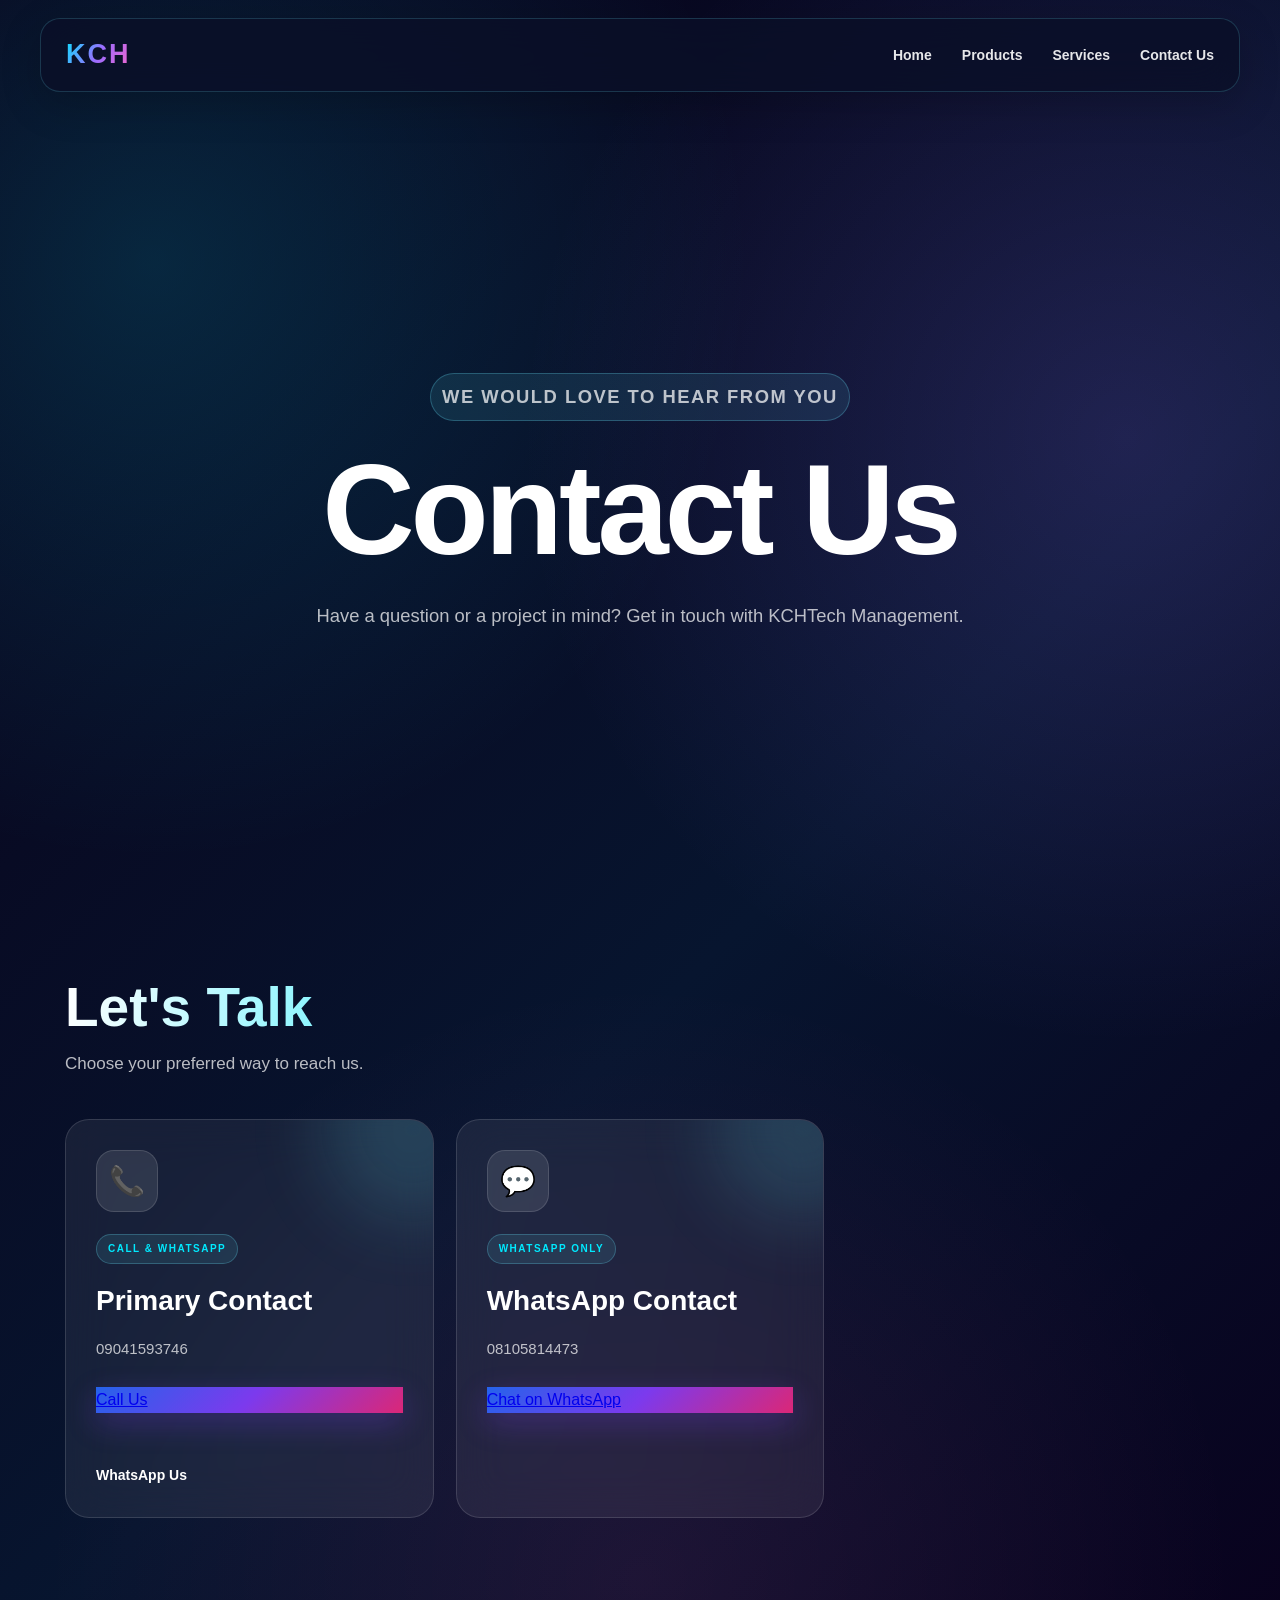
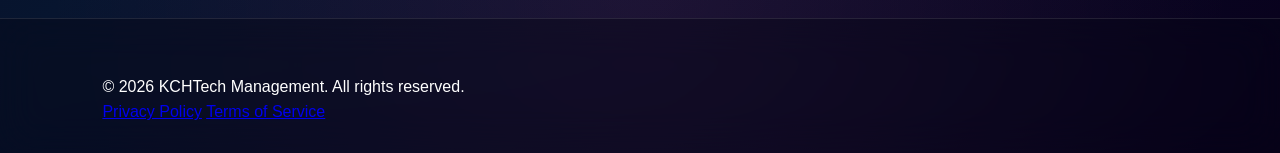
==== contact.html @ 446ac3e5 "Add products, services and contact pages" ====
﻿<!DOCTYPE html>
<html lang="en">
<head>
    <meta charset="UTF-8">
    <meta name="viewport" content="width=device-width, initial-scale=1.0">
    <meta name="description" content="Contact KCHTech Management by phone or WhatsApp.">
    <title>Contact Us | KCHTech Management</title>
    <link rel="stylesheet" href="style.css">
</head>
<body>
<header>
    <nav>
        <div class="logo">KCH</div>
        <ul>
            <li><a href="index.html">Home</a></li>
            <li><a href="products.html">Products</a></li>
            <li><a href="services.html">Services</a></li>
            <li><a href="contact.html">Contact Us</a></li>
        </ul>
    </nav>
</header>

<main>
    <section class="project-hero">
        <div class="project-content">
            <p class="product-status">WE WOULD LOVE TO HEAR FROM YOU</p>
            <h1>Contact Us</h1>
            <p>Have a question or a project in mind? Get in touch with KCHTech Management.</p>
        </div>
    </section>

    <section class="products-section">
        <div class="section-heading">
            <h2>Let's Talk</h2>
            <p>Choose your preferred way to reach us.</p>
        </div>

        <div class="product-grid">
            <article class="product-card">
                <div class="product-icon">&#128222;</div>
                <span class="product-status">CALL & WHATSAPP</span>
                <h3>Primary Contact</h3>
                <p>09041593746</p>
                <a href="tel:+2349041593746" class="primary-button">Call Us</a>
                <br><br>
                <a href="https://wa.me/2349041593746" class="product-link" target="_blank" rel="noopener noreferrer">WhatsApp Us</a>
            </article>

            <article class="product-card">
                <div class="product-icon">&#128172;</div>
                <span class="product-status">WHATSAPP ONLY</span>
                <h3>WhatsApp Contact</h3>
                <p>08105814473</p>
                <a href="https://wa.me/2348105814473" class="primary-button" target="_blank" rel="noopener noreferrer">Chat on WhatsApp</a>
            </article>
        </div>
    </section>
</main>

<footer>
    <p>© 2026 KCHTech Management. All rights reserved.</p>
    <a href="privacy.html">Privacy Policy</a>
    <a href="terms.html">Terms of Service</a>
</footer>
</body>
</html>
---- style.css ----
:root {
    --cyan: #00eaff;
    --purple: #9b6cff;
    --pink: #ff65c5;
    --text: #ffffff;
    --muted: rgba(255,255,255,0.72);
    --glass: rgba(255,255,255,0.065);
    --border: rgba(255,255,255,0.13);
}

* {
    margin: 0;
    padding: 0;
    box-sizing: border-box;
}

html {
    scroll-behavior: smooth;
    scroll-padding-top: 110px;
}

body {
    min-height: 100vh;
    overflow-x: hidden;
    font-family: Arial, Helvetica, sans-serif;
    color: var(--text);
    line-height: 1.6;

    background:
        radial-gradient(circle at 12% 15%, rgba(0,234,255,.15), transparent 32%),
        radial-gradient(circle at 88% 25%, rgba(155,108,255,.17), transparent 35%),
        radial-gradient(circle at 50% 90%, rgba(255,101,197,.09), transparent 35%),
        linear-gradient(135deg, #090018, #07152f 55%, #09001c);
}

::selection {
    background: rgba(0,234,255,.35);
    color: white;
}

a {
    -webkit-tap-highlight-color: transparent;
}

/* NAVIGATION */

header {
    position: fixed;
    top: 18px;
    left: 50%;
    transform: translateX(-50%);
    width: min(1200px, calc(100% - 40px));
    z-index: 1000;

    background: rgba(10,15,40,.82);
    border: 1px solid rgba(103,232,249,.18);
    border-radius: 20px;

    backdrop-filter: blur(22px);
    -webkit-backdrop-filter: blur(22px);

    box-shadow: 0 12px 40px rgba(0,0,0,.2);
}

nav {
    min-height: 72px;
    padding: 14px 25px;

    display: flex;
    justify-content: space-between;
    align-items: center;
    gap: 20px;
}

.logo {
    font-size: 27px;
    font-weight: 900;
    letter-spacing: 2px;
    text-decoration: none;

    background: linear-gradient(120deg,var(--cyan),var(--purple),var(--pink));
    -webkit-background-clip: text;
    background-clip: text;
    -webkit-text-fill-color: transparent;
}

.logo span {
    font-size: .72em;
}

nav ul {
    list-style: none;
    display: flex;
    align-items: center;
    gap: 30px;
}

nav a:not(.logo) {
    color: rgba(255,255,255,.9);
    text-decoration: none;
    font-size: 14px;
    font-weight: 600;
    transition: color .25s ease;
}

nav a:not(.logo):hover {
    color: var(--cyan);
}

/* GENERAL LAYOUT */

main {
    padding-top: 100px;
}

section {
    width: min(1150px, calc(100% - 40px));
    margin: auto;
    padding: 100px 0;
    scroll-margin-top: 100px;
}

h2 {
    font-size: clamp(36px,5vw,55px);
    line-height: 1.1;
    margin-bottom: 18px;

    background: linear-gradient(100deg,#fff,var(--cyan),var(--purple));
    -webkit-background-clip: text;
    background-clip: text;
    -webkit-text-fill-color: transparent;
}

h3 {
    font-size: 27px;
    margin-bottom: 12px;
}

section p {
    color: var(--muted);
}

/* HERO */

#home {
    min-height: calc(100vh - 90px);
    display: flex;
    align-items: center;
    position: relative;
    isolation: isolate;
    overflow: hidden;
}

.hero-content {
    position: relative;
    z-index: 2;
    max-width: 900px;
}

.hero-label,
.section-label {
    display: inline-block;
    color: var(--cyan);
    font-size: 11px;
    font-weight: 800;
    letter-spacing: 3px;
}

.hero-label {
    padding: 9px 15px;
    margin-bottom: 26px;
    border: 1px solid rgba(103,232,249,.3);
    border-radius: 50px;
    background: rgba(103,232,249,.08);
}

#home h1 {
    max-width: 850px;
    font-size: clamp(55px,9vw,100px);
    line-height: 1;
    letter-spacing: -3px;
    margin-bottom: 28px;

    background: linear-gradient(100deg,#fff,var(--cyan),var(--purple),var(--pink));
    -webkit-background-clip: text;
    background-clip: text;
    -webkit-text-fill-color: transparent;
}

#home h1 span {
    display: block;
}

#home p {
    max-width: 650px;
    font-size: 19px;
    margin-bottom: 35px;
    line-height: 1.8;
    color: var(--muted);
}

.hero-buttons {
    display: flex;
    flex-wrap: wrap;
    gap: 15px;
}

.hero-buttons a {
    display: inline-flex;
    align-items: center;
    justify-content: center;
    width: fit-content;
    padding: 15px 26px;
    border-radius: 14px;
    color: white;
    text-decoration: none;
    font-weight: 700;
    transition: transform .25s ease, box-shadow .25s ease;
}

.primary-button {
    background: linear-gradient(135deg,#2563eb,#7c3aed,#db2777);
    box-shadow: 0 10px 30px rgba(124,58,237,.3);
}

.secondary-button {
    background: rgba(255,255,255,.08);
    border: 1px solid rgba(255,255,255,.2);
    backdrop-filter: blur(12px);
    -webkit-backdrop-filter: blur(12px);
}

.hero-buttons a:hover {
    transform: translateY(-4px);
    box-shadow: 0 15px 35px rgba(0,234,255,.16);
}

.hero-orb {
    position: absolute;
    border-radius: 50%;
    pointer-events: none;
    z-index: -1;
    filter: blur(3px);
}

.orb-one {
    width: 340px;
    height: 340px;
    right: 3%;
    top: 10%;
    background: radial-gradient(circle,rgba(168,85,247,.28),transparent 70%);
}

.orb-two {
    width: 250px;
    height: 250px;
    right: 30%;
    bottom: 0;
    background: radial-gradient(circle,rgba(34,211,238,.2),transparent 70%);
}

/* SECTION HEADINGS */

.section-heading {
    margin-bottom: 42px;
}

.section-heading h2 {
    margin: 12px 0;
}

.section-heading p {
    max-width: 600px;
    font-size: 17px;
}

/* PRODUCTS */

.product-grid {
    display: grid;
    grid-template-columns: repeat(3,minmax(0,1fr));
    gap: 22px;
}

.product-card {
    position: relative;
    min-height: 370px;
    padding: 30px;

    display: flex;
    flex-direction: column;

    border-radius: 24px;
    background: var(--glass);
    border: 1px solid var(--border);

    backdrop-filter: blur(22px);
    -webkit-backdrop-filter: blur(22px);

    overflow: hidden;
    transition: transform .3s ease, border-color .3s ease, box-shadow .3s ease;
}

.product-card::before {
    content: "";
    position: absolute;
    width: 180px;
    height: 180px;
    top: -80px;
    right: -70px;
    border-radius: 50%;
    background: rgba(103,232,249,.15);
    filter: blur(35px);
    pointer-events: none;
}

.product-card:hover {
    transform: translateY(-8px);
    border-color: rgba(0,234,255,.4);
    box-shadow: 0 20px 50px rgba(0,150,255,.12);
}

.product-icon {
    width: 62px;
    height: 62px;
    display: flex;
    align-items: center;
    justify-content: center;
    margin-bottom: 22px;
    border-radius: 18px;
    background: rgba(255,255,255,.1);
    border: 1px solid var(--border);
    font-size: 29px;
}

.product-status {
    width: fit-content;
    padding: 6px 11px;
    margin-bottom: 15px;
    border-radius: 50px;
    background: rgba(103,232,249,.1);
    border: 1px solid rgba(103,232,249,.25);
    color: var(--cyan);
    font-size: 10px;
    font-weight: 800;
    letter-spacing: 1.5px;
}

.product-status.coming-soon {
    color: var(--purple);
    background: rgba(192,132,252,.1);
    border-color: rgba(192,132,252,.25);
}

.product-card h3 {
    font-size: 28px;
}

.product-card p {
    font-size: 15px;
    line-height: 1.8;
    margin-bottom: 25px;
}

.product-link {
    width: fit-content;
    margin-top: auto;
    color: white;
    text-decoration: none;
    font-size: 14px;
    font-weight: 700;
    transition: color .25s ease;
}

.product-link:hover {
    color: var(--cyan);
}

.product-link.disabled {
    color: rgba(255,255,255,.4);
    cursor: default;
}

/* ABOUT */

#about {
    position: relative;
    overflow: hidden;
    padding: 70px;
    border-radius: 30px;
    border: 1px solid var(--border);

    background:
        linear-gradient(135deg,rgba(37,99,235,.12),rgba(168,85,247,.09)),
        var(--glass);

    backdrop-filter: blur(20px);
    -webkit-backdrop-filter: blur(20px);
}

.about-content {
    position: relative;
    z-index: 1;
    display: grid;
    grid-template-columns: 1fr 1fr;
    gap: 60px;
    align-items: center;
}

.about-heading h2 {
    margin-top: 15px;
}

.about-heading h2 span,
.support-heading h2 span {
    display: block;
    background: linear-gradient(100deg,var(--cyan),var(--purple),var(--pink));
    -webkit-background-clip: text;
    background-clip: text;
    -webkit-text-fill-color: transparent;
}

.about-text {
    display: flex;
    flex-direction: column;
    gap: 20px;
}

.about-text p {
    font-size: 16px;
    line-height: 1.8;
}

.about-highlight {
    padding: 22px;
    border-radius: 18px;
    background: rgba(255,255,255,.07);
    border: 1px solid var(--border);
}

.about-highlight span {
    display: block;
    margin-bottom: 7px;
    color: var(--cyan);
    font-size: 10px;
    font-weight: 800;
    letter-spacing: 2px;
}

.about-highlight strong {
    font-size: 21px;
}

/* SUPPORT */

#support {
    position: relative;
    padding: 70px;
    overflow: hidden;
    border-radius: 30px;
    border: 1px solid var(--border);

    background:
        linear-gradient(135deg,rgba(168,85,247,.1),rgba(37,99,235,.09)),
        var(--glass);

    backdrop-filter: blur(20px);
    -webkit-backdrop-filter: blur(20px);
}

.support-content {
    display: grid;
    grid-template-columns: 1fr .8fr;
    gap: 60px;
    align-items: center;
}

.support-heading h2 {
    margin-top: 15px;
}

.support-heading p {
    max-width: 580px;
    font-size: 17px;
    line-height: 1.8;
}

.support-card {
    padding: 32px;
    border-radius: 24px;
    background: rgba(255,255,255,.08);
    border: 1px solid var(--border);
    backdrop-filter: blur(15px);
    -webkit-backdrop-filter: blur(15px);
    transition: transform .3s ease;
}

.support-card:hover {
    transform: translateY(-5px);
}

.support-icon {
    width: 58px;
    height: 58px;
    display: flex;
    align-items: center;
    justify-content: center;
    margin-bottom: 22px;
    border-radius: 17px;
    background: linear-gradient(135deg,#2563eb,#7c3aed);
    font-size: 25px;
}

.support-card p {
    margin-bottom: 22px;
    line-height: 1.8;
}

.support-status {
    display: inline-block;
    padding: 7px 12px;
    border-radius: 50px;
    background: rgba(192,132,252,.1);
    border: 1px solid rgba(192,132,252,.25);
    color: #c084fc;
    font-size: 10px;
    font-weight: 800;
    letter-spacing: 1px;
}

/* PROJECT PAGES */

.project-hero {
    min-height: 85vh;
    display: flex;
    align-items: center;
    justify-content: center;
    text-align: center;
    position: relative;
    overflow: hidden;
    padding: 120px 8% 80px;
}

.project-content {
    max-width: 850px;
    position: relative;
    z-index: 2;
}

.project-content h1 {
    font-size: clamp(4rem,10vw,8rem);
    margin: 20px 0;
    line-height: 1;
    letter-spacing: -4px;
}

.project-content h1 span,
.legal-content h1 span {
    background: linear-gradient(90deg,var(--cyan),var(--purple),var(--pink));
    -webkit-background-clip: text;
    background-clip: text;
    -webkit-text-fill-color: transparent;
}

.project-content > p:not(.project-status-large) {
    max-width: 700px;
    margin: 25px auto;
    font-size: 1.15rem;
    line-height: 1.8;
    color: var(--muted);
}

.project-status-large {
    display: inline-block;
    padding: 10px 22px;
    border-radius: 50px;
    background: rgba(139,92,246,.15);
    border: 1px solid rgba(139,92,246,.35);
    color: #c4b5fd;
    font-size: .8rem;
    font-weight: 700;
    letter-spacing: 2px;
}

.project-info,
.project-development {
    padding: 100px 8%;
    position: relative;
}

.project-development::before {
    content: "";
    position: absolute;
    width: 500px;
    height: 500px;
    background: rgba(0,234,255,.08);
    filter: blur(120px);
    border-radius: 50%;
    top: 0;
    right: -150px;
    pointer-events: none;
}

/* LEGAL PAGES */

.legal-page {
    min-height: 85vh;
    padding: 140px 8% 100px;
    position: relative;
}

.legal-content {
    max-width: 900px;
    margin: 0 auto;
}

.legal-content h1 {
    font-size: clamp(3.5rem,7vw,6rem);
    line-height: 1;
    margin: 20px 0;
    letter-spacing: -3px;
}

.legal-updated {
    color: rgba(255,255,255,.5);
    margin-bottom: 60px;
}

.legal-section {
    padding: 30px 0;
    border-bottom: 1px solid rgba(255,255,255,.08);
}

.legal-section h2 {
    font-size: 1.5rem;
    margin-bottom: 15px;
}

.legal-section p {
    color: var(--muted);
    line-height: 1.8;
    font-size: 1rem;
}

.legal-back {
    display: inline-block;
    margin-top: 45px;
}

/* FOOTER */

footer {
    padding: 55px 8% 28px;
    border-top: 1px solid rgba(255,255,255,.1);
    background: rgba(5,5,20,.4);
    backdrop-filter: blur(20px);
    -webkit-backdrop-filter: blur(20px);
}

.footer-content {
    max-width: 1200px;
    margin: auto;
    display: flex;
    justify-content: space-between;
    align-items: center;
    gap: 35px;
}

.footer-brand p {
    margin-top: 12px;
    color: rgba(255,255,255,.55);
    font-size: 14px;
}

.footer-links {
    display: flex;
    gap: 28px;
}

.footer-links a {
    color: rgba(255,255,255,.7);
    text-decoration: none;
    font-size: 14px;
    transition: color .25s ease;
}

.footer-links a:hover {
    color: var(--cyan);
}

.footer-bottom {
    max-width: 1200px;
    margin: 40px auto 0;
    padding-top: 22px;
    border-top: 1px solid rgba(255,255,255,.07);
}

.footer-bottom p {
    color: rgba(255,255,255,.4);
    font-size: 12px;
}

/* ACCESSIBILITY */

a:focus-visible,
button:focus-visible {
    outline: 2px solid var(--cyan);
    outline-offset: 5px;
}

/* TABLET */

@media (max-width: 900px) {
    .product-grid {
        grid-template-columns: repeat(2,minmax(0,1fr));
    }

    .about-content,
    .support-content {
        gap: 35px;
    }
}

/* MOBILE */

@media (max-width: 768px) {
    header {
        top: 10px;
        width: calc(100% - 20px);
    }

    nav {
        padding: 12px 15px;
        flex-wrap: wrap;
        gap: 10px;
    }

    nav ul {
        width: 100%;
        justify-content: space-between;
        gap: 8px;
    }

    nav a:not(.logo) {
        font-size: 12px;
    }

    main {
        padding-top: 110px;
    }

    section {
        width: calc(100% - 30px);
        padding: 75px 0;
    }

    #home {
        min-height: 75vh;
        padding-top: 55px;
    }

    #home h1 {
        font-size: clamp(43px,11vw,65px);
        letter-spacing: -2px;
    }

    #home p {
        font-size: 16px;
    }

    .hero-buttons {
        width: 100%;
    }

    .hero-buttons a {
        width: 100%;
        text-align: center;
    }

    .orb-one {
        right: -120px;
    }

    .product-grid {
        grid-template-columns: 1fr;
    }

    .product-card {
        min-height: 320px;
    }

    .product-card:hover,
    .support-card:hover {
        transform: none;
    }

    #about,
    #support {
        padding: 40px 24px;
    }

    .about-content,
    .support-content {
        grid-template-columns: 1fr;
        gap: 30px;
    }

    .about-heading h2 {
        font-size: 38px;
    }

    .footer-content {
        flex-direction: column;
        align-items: flex-start;
        gap: 28px;
    }

    .footer-links {
        flex-direction: column;
        gap: 14px;
    }

    .project-hero {
        min-height: 80vh;
        padding: 120px 6% 70px;
    }

    .project-content h1 {
        font-size: clamp(3rem,12vw,4.5rem);
        letter-spacing: -2px;
    }

    .project-content > p:not(.project-status-large) {
        font-size: 1rem;
    }

    .project-info,
    .project-development {
        padding: 70px 6%;
    }

    .legal-page {
        padding: 120px 6% 70px;
    }

    .legal-content h1 {
        font-size: 3.5rem;
    }

    .legal-updated {
        margin-bottom: 35px;
    }

    footer {
        padding: 45px 6% 25px;
    }
}

/* SMALL PHONES */

@media (max-width: 380px) {
    nav {
        padding: 10px;
    }

    nav ul {
        gap: 5px;
    }

    nav a:not(.logo) {
        font-size: 11px;
    }

    #home h1 {
        font-size: 42px;
    }
}

/* REDUCED MOTION */

@media (prefers-reduced-motion: reduce) {
    *,
    *::before,
    *::after {
        scroll-behavior: auto !important;
        animation-duration: .01ms !important;
        transition-duration: .01ms !important;
    }
}
/* KORNECTT DOWNLOAD SECTION */

.download-section {
    position: relative;
}

.download-grid {
    display: grid;
    grid-template-columns: repeat(2, minmax(0, 1fr));
    gap: 25px;
}

.download-card {
    position: relative;
    padding: 38px;
    border-radius: 28px;
    background:
        linear-gradient(145deg, rgba(37,99,235,.13), rgba(155,108,255,.09)),
        var(--glass);
    border: 1px solid var(--border);
    backdrop-filter: blur(22px);
    -webkit-backdrop-filter: blur(22px);
    transition: transform .3s ease, border-color .3s ease;
    overflow: hidden;
}

.download-card:hover {
    transform: translateY(-7px);
    border-color: rgba(0,234,255,.45);
}

.download-icon {
    width: 75px;
    height: 75px;
    display: flex;
    align-items: center;
    justify-content: center;
    font-size: 38px;
    border-radius: 22px;
    margin-bottom: 24px;
    background: rgba(255,255,255,.09);
    border: 1px solid var(--border);
}

.download-platform {
    display: inline-block;
    color: var(--cyan);
    font-size: 11px;
    font-weight: 800;
    letter-spacing: 2px;
    margin-bottom: 12px;
}

.download-card h3 {
    font-size: 27px;
    margin-bottom: 15px;
}

.download-card p {
    line-height: 1.8;
    margin-bottom: 25px;
}

.download-button {
    display: flex;
    justify-content: center;
    align-items: center;
    width: 100%;
    min-height: 54px;
    padding: 14px 20px;
    border-radius: 14px;
    color: white;
    text-decoration: none;
    font-weight: 700;
    text-align: center;
    margin-top: 22px;
    transition: transform .25s ease;
}

.download-button:hover {
    transform: translateY(-3px);
}

.download-card small {
    display: block;
    color: var(--muted);
    margin-top: 17px;
    font-size: 12px;
}

.iphone-steps {
    padding-left: 22px;
    color: var(--muted);
    line-height: 2;
    font-size: 14px;
}

.download-note {
    display: flex;
    gap: 15px;
    align-items: flex-start;
    margin-top: 25px;
    padding: 22px;
    border-radius: 18px;
    background: rgba(103,232,249,.07);
    border: 1px solid rgba(103,232,249,.2);
}

.download-note p {
    font-size: 14px;
    line-height: 1.8;
}

.download-note strong {
    color: white;
}

@media (max-width: 768px) {

    .download-grid {
        grid-template-columns: 1fr;
    }

    .download-card {
        padding: 27px;
    }

    .download-card:hover {
        transform: none;
    }

}
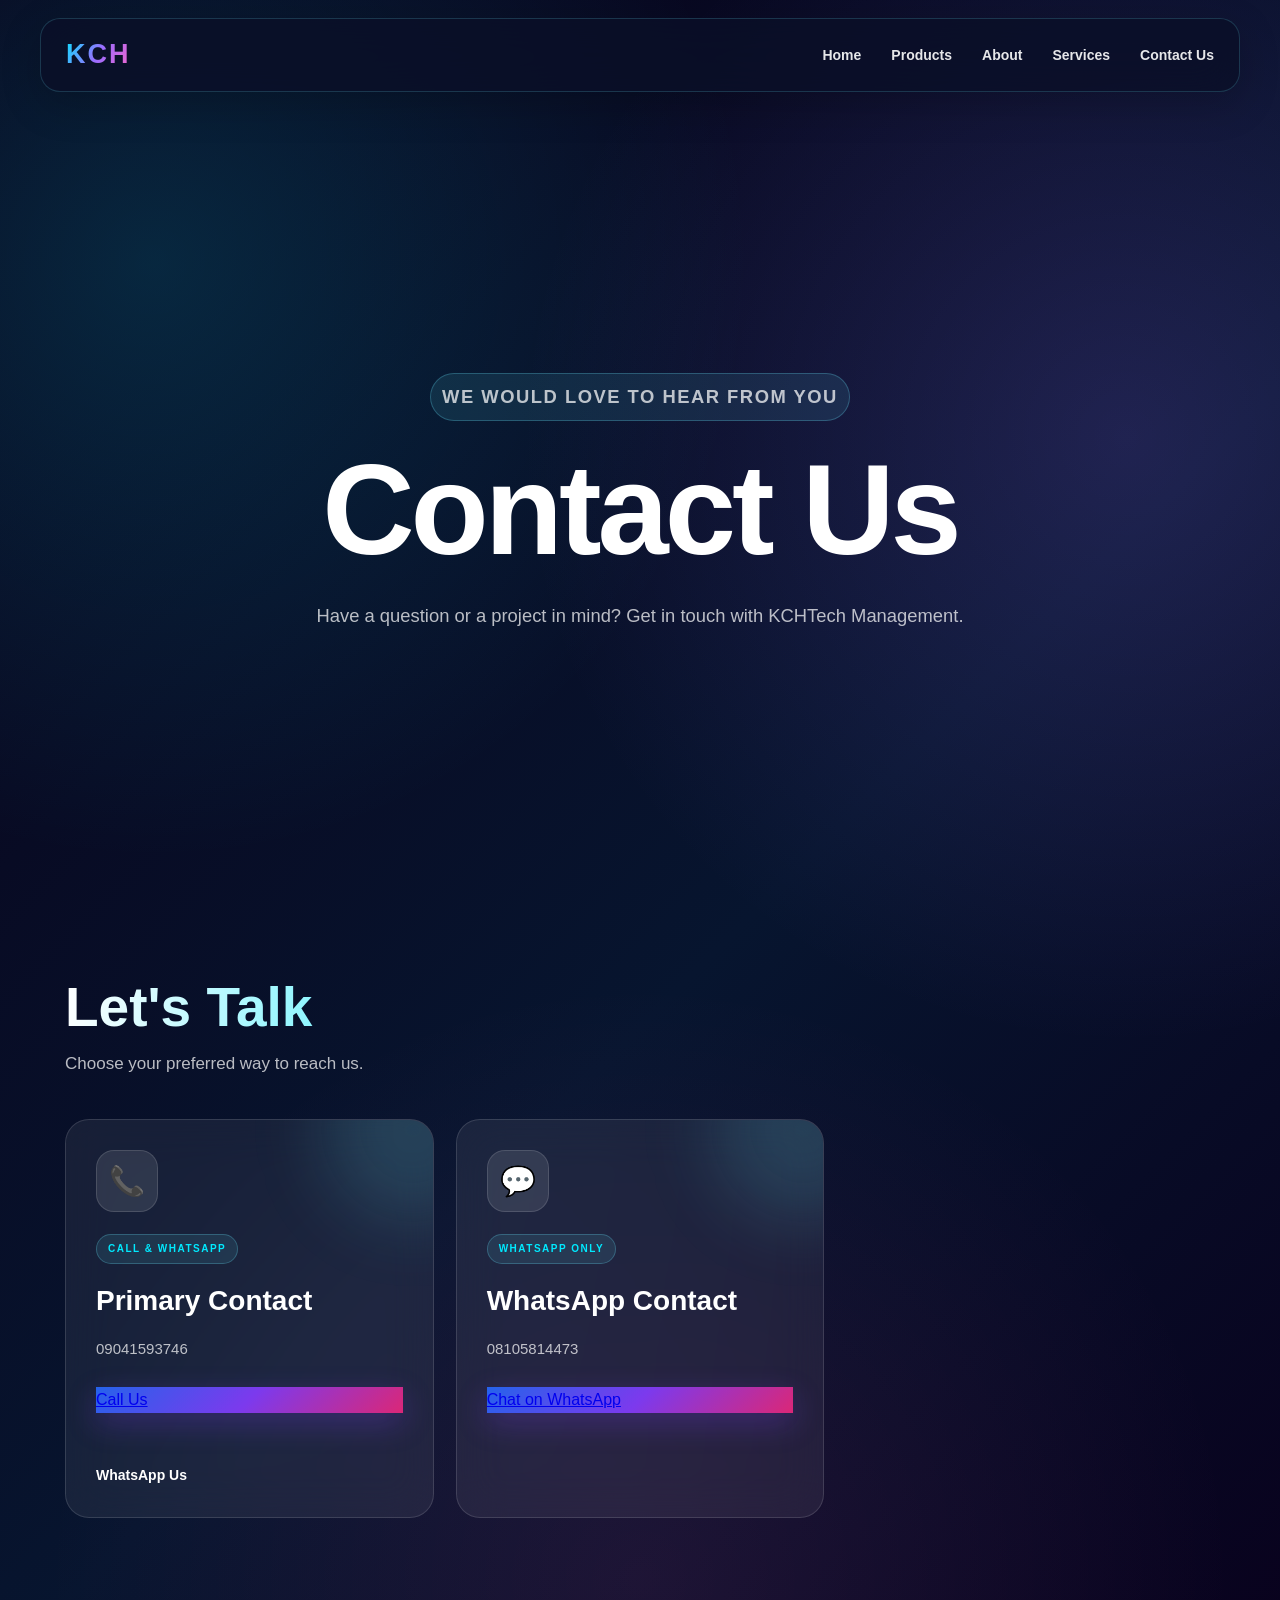
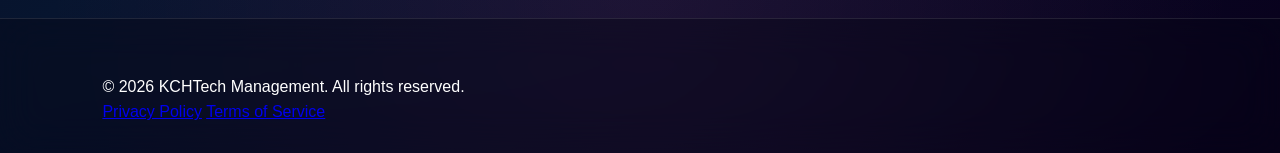
==== commit f24e02ce: "Publish KCHTech website updates" ====
--- a/contact.html
+++ b/contact.html
@@ -1,4 +1,4 @@
-﻿<!DOCTYPE html>
+<!DOCTYPE html>
 <html lang="en">
 <head>
     <meta charset="UTF-8">
@@ -14,6 +14,7 @@
         <ul>
             <li><a href="index.html">Home</a></li>
             <li><a href="products.html">Products</a></li>
+            <li><a href="about.html">About</a></li>
             <li><a href="services.html">Services</a></li>
             <li><a href="contact.html">Contact Us</a></li>
         </ul>
